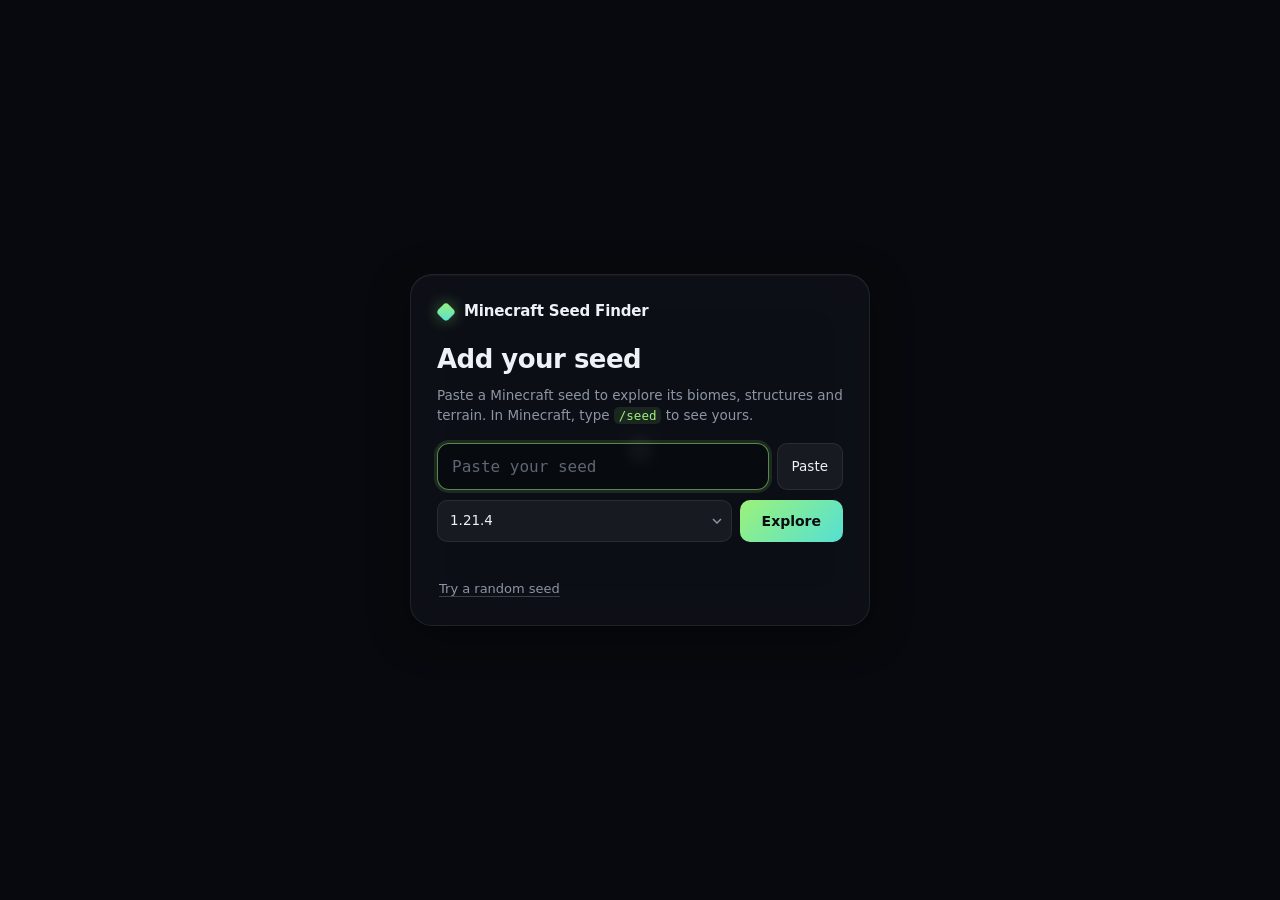
==== index.html @ c5c96798 "Add files via upload" ====
<!doctype html>
<html lang="en">
<head>
  <meta charset="utf-8">
  <meta name="viewport" content="width=device-width, initial-scale=1, viewport-fit=cover">
  <title>Minecraft Seed Finder</title>
  <meta name="description" content="Every Minecraft seed layer on one fast map, in 2D relief or 3D.">
  <meta name="theme-color" content="#0b0d12">
  <meta property="og:type" content="website">
  <meta property="og:title" content="Minecraft Seed Finder: Minecraft seed map, 3D terrain and seed finder">
  <meta property="og:description" content="Every structure and biome on one map, relief and 3D views, and a seed finder that runs in your browser.">
  <meta property="og:image" content="https://minecraftseedfinder.com/seed-map/og.jpg">
  <meta property="og:url" content="https://minecraftseedfinder.com/seed-map/">
  <meta name="twitter:card" content="summary_large_image">
  <link rel="canonical" href="https://minecraftseedfinder.com/seed-map/">
  <link rel="icon" href="data:image/svg+xml,%3Csvg xmlns='http://www.w3.org/2000/svg' viewBox='0 0 24 24'%3E%3Cdefs%3E%3ClinearGradient id='g' x1='0' y1='0' x2='1' y2='1'%3E%3Cstop offset='0' stop-color='%239cf27a'/%3E%3Cstop offset='1' stop-color='%2354e0d4'/%3E%3C/linearGradient%3E%3C/defs%3E%3Crect x='5' y='5' width='14' height='14' rx='3.5' transform='rotate(45 12 12)' fill='url(%23g)'/%3E%3C/svg%3E">
  <link rel="preload" href="fonts/inter-latin.woff2" as="font" type="font/woff2" crossorigin>
  <link rel="stylesheet" href="style.css">
  <script type="importmap">
    {
      "imports": {
        "three": "./vendor/three/three.module.min.js",
        "three/addons/controls/OrbitControls.js": "./vendor/three/OrbitControls.js"
      }
    }
  </script>
</head>
<body>
  <main id="map">
    <canvas id="canvas"></canvas>
    <div id="view3d" hidden></div>
    <div id="tooltip" hidden></div>
  </main>

  <!-- Top-left: identity + seed -->
  <section class="glass" id="seedbar">
    <div class="brand"><span class="logo"></span>Minecraft Seed Finder
    </div>
    <div class="seed">
      <input id="seed" autocomplete="off" spellcheck="false" placeholder="Seed" title="Seed: a number or text. Click to see saved seeds." aria-label="Seed">
      <div class="glass menu" id="saved-menu" hidden>
        <div class="saved-head">Saved seeds</div>
        <ol id="saved-list"></ol>
      </div>
      <select id="version" aria-label="Version">
        <option value="40">26.3 (Latest)</option>
        <option value="39">26.2</option>
        <option value="36">26.1</option>
        <option value="35">1.21.6 – 1.21.11</option>
        <option value="29">1.21.5</option>
        <option value="28">1.21.4</option>
        <option value="27">1.21.2–3</option>
        <option value="26">1.21–1.21.1</option>
        <option value="25">1.20</option>
        <option value="24">1.19.3–4</option>
        <option value="23">1.19–1.19.2</option>
        <option value="22">1.18</option>
        <option value="21">1.17</option>
        <option value="20">1.16</option>
        <option value="bedrock">Bedrock (biomes)</option>
      </select>
      <button id="save-seed" class="ghost" title="Save this seed" aria-label="Save this seed" aria-pressed="false"></button>
      <button id="random" class="ghost" title="Random seed" aria-label="Random seed">
        <svg viewBox="0 0 24 24" width="18" height="18" fill="none" stroke="currentColor" stroke-width="1.8" stroke-linecap="round" stroke-linejoin="round"><path d="M16 3h5v5"/><path d="M4 20 21 3"/><path d="M21 16v5h-5"/><path d="m15 15 6 6"/><path d="M4 4l5 5"/></svg>
      </button>
    </div>
    <div class="chips">
      <div class="seg" id="dims" role="radiogroup" aria-label="Dimension">
        <button role="radio" data-dim="0" class="on">Overworld</button>
        <button role="radio" data-dim="-1">Nether</button>
        <button role="radio" data-dim="1">End</button>
      </div>
    </div>
  </section>

  <!-- Left: layers -->
  <section class="glass" id="layers-card">
    <button class="card-head" id="layers-toggle" aria-controls="layers" aria-expanded="true">
      <span>Layers</span>
      <svg class="chev" viewBox="0 0 24 24" width="16" height="16" fill="none" stroke="currentColor" stroke-width="2"><path d="m6 9 6 6 6-6"/></svg>
    </button>
    <div class="card-body">
      <div id="view-opts"></div>
      <div id="layers"></div>
      <div class="group legend-head">Biomes in view <small>click to find nearest</small></div>
      <ol id="legend"></ol>
    </div>
  </section>

  <!-- Top-right: view mode + share -->
  <section class="glass" id="modebar">
    <div class="seg" id="modes" role="radiogroup" aria-label="View">
      <button role="radio" data-mode="map">Map</button>
      <button role="radio" data-mode="relief" class="on">Relief</button>
      <button role="radio" data-mode="3d">3D</button>
    </div>
    <button id="cmd-open" class="ghost with-icon" title="Command palette (⌘K)" aria-label="Command palette"><kbd>⌘K</kbd></button>
    <button id="open-finder" class="ghost with-icon" aria-expanded="false" aria-controls="finder">Find seeds</button>
    <div class="menu-wrap">
      <button id="share" class="primary" aria-haspopup="menu" aria-expanded="false" aria-controls="share-menu">Share</button>
      <div class="glass menu" id="share-menu" role="menu" hidden>
        <button role="menuitem" data-a="link">Copy link</button>
        <button role="menuitem" data-a="embed">Copy embed code</button>
        <button role="menuitem" data-a="png">Save PNG of this view</button>
        <button role="menuitem" data-a="poster">Save 4K poster</button>
        <button role="menuitem" data-a="compare">Compare with another seed</button>
      </div>
    </div>
  </section>

  <!-- Right: nearby -->
  <section class="glass" id="nearby-card">
    <div class="card-head static"><span>Nearby</span></div>
    <form id="goto">
      <input id="goto-x" inputmode="numeric" placeholder="X" aria-label="X">
      <input id="goto-z" inputmode="numeric" placeholder="Z" aria-label="Z">
      <button type="submit" class="ghost">Go</button>
      <button type="button" id="add-pin" class="ghost" title="Pin these coordinates" aria-label="Pin these coordinates"></button>
    </form>
    <div class="locate">
      <select id="locate-biome" aria-label="Biome to find"><option value="">Find nearest biome…</option></select>
    </div>
    <div class="wp-head" id="wp-head" hidden>
      <span>Pins</span>
      <button class="text-btn" id="wp-export" title="Download all pins as a Minecraft Seed Finder file">JSON</button>
      <button class="text-btn" id="wp-xaero" title="Download this dimension's pins for Xaero's Minimap">Xaero</button>
      <button class="icon-btn" id="wp-import" title="Import a Minecraft Seed Finder or Xaero file" aria-label="Import pins"></button>
      <input type="file" id="wp-file" accept=".json,.txt" hidden>
    </div>
    <ol id="waypoints" aria-label="Waypoints"></ol>
    <ol id="nearby"></ol>
  </section>

  <!-- Right: seed finder (replaces Nearby while open) -->
  <section class="glass" id="finder" hidden>
    <div class="card-head static">
      <span>Seed finder</span>
      <button id="close-finder" class="icon-btn" aria-label="Close finder"></button>
    </div>
    <div class="finder-body">
      <label class="lede">Distances from
        <select id="find-from" aria-label="Measure distances from">
          <option value="origin">0, 0</option>
          <option value="spawn">world spawn</option>
        </select>
      </label>
      <div id="conds"></div>
      <button id="add-cond" class="ghost add-cond"></button>
      <label class="start">
        <span>Start from</span>
        <input id="find-start" autocomplete="off" spellcheck="false" placeholder="Random">
      </label>
      <button id="find-run" class="primary run">Search</button>
      <div id="find-stats" aria-live="polite"></div>
      <ol id="find-results"></ol>
    </div>
  </section>

  <!-- Bottom -->
  <div class="glass pill" id="status">
    <span id="coords">0, 0</span>
    <span class="dot"></span>
    <span id="biome">—</span>
    <span id="busy" hidden><i class="spinner"></i></span>
  </div>
  <div class="glass" id="zoom">
    <button id="zoom-in" class="ghost" aria-label="Zoom in">+</button>
    <button id="zoom-out" class="ghost" aria-label="Zoom out">−</button>
    <span class="sep"></span>
    <button id="tool-ruler" class="ghost"></button>
    <button id="tool-portal" class="ghost"></button>
  </div>
  <div class="glass pill" id="toast" role="status" hidden></div>
  <div class="glass pill" id="hintbar" hidden>
    <span><b>Tip:</b> click the map to inspect biomes &amp; structures · drag to pan · scroll to zoom</span>
    <button id="hintbar-x" aria-label="Dismiss tip">×</button>
  </div>
  <a class="glass pill" id="open-full" target="_blank" rel="noopener">Open in Minecraft Seed Finder </a>
  <div class="glass" id="details" hidden></div>
  <div class="glass" id="toolbar3d" hidden>
    <div class="seg" id="sizes" role="radiogroup" aria-label="3D area">
      <button role="radio" data-s="4">800</button>
      <button role="radio" data-s="8">1.6k</button>
      <button role="radio" data-s="16">3.2k</button>
    </div>
    <button id="coords-toggle" class="ghost with-icon on" aria-pressed="true">Coordinates</button>
  </div>
  <div class="glass pill" id="readout" hidden></div>
  <div class="glass pill" id="hint3d" hidden></div>

  <!-- Start screen: shown when the site is opened without a link -->
  <div id="welcome" hidden>
    <form class="welcome-card glass" id="welcome-form" autocomplete="off">
      <div class="brand"><span class="logo"></span>Minecraft Seed Finder</div>
      <h1>Add your seed</h1>
      <p class="sub">Paste a Minecraft seed to explore its biomes, structures and terrain. In Minecraft, type <code>/seed</code> to see yours.</p>
      <div class="welcome-row">
        <input id="welcome-seed" autofocus placeholder="Paste your seed" aria-label="Seed" spellcheck="false" inputmode="text">
        <button type="button" id="welcome-paste" class="ghost">Paste</button>
      </div>
      <div class="welcome-row">
        <select id="welcome-version" aria-label="Version"></select>
        <button type="submit" class="primary" id="welcome-go">Explore</button>
      </div>
      <p class="hint" id="welcome-hint" role="status"></p>
      <div class="welcome-alt">
        <button type="button" class="link" id="welcome-last" hidden></button>
        <button type="button" class="link" id="welcome-random">Try a random seed</button>
      </div>
      <div id="welcome-saved" hidden>
        <div class="saved-head">Your saved seeds</div>
        <div class="chips-list" id="welcome-saved-list"></div>
      </div>
    </form>
  </div>

  <script type="module" src="app.js"></script>
</body>
</html>
---- style.css ----
/* Self-hosted fonts (SIL Open Font License, see fonts/). Latin subsets. */
@font-face {
  font-family: Inter;
  font-style: normal;
  font-weight: 400 700;
  font-display: swap;
  src: url(fonts/inter-latin.woff2) format('woff2');
}
@font-face {
  font-family: "JetBrains Mono";
  font-style: normal;
  font-weight: 500;
  font-display: swap;
  src: url(fonts/jetbrains-mono-500-latin.woff2) format('woff2');
}

:root {
  --bg: #0b0d12;
  --glass: rgba(18, 21, 28, 0.66);
  --glass-strong: rgba(18, 21, 28, 0.86);
  --stroke: rgba(255, 255, 255, 0.08);
  --stroke-2: rgba(255, 255, 255, 0.14);
  --text: #eef1f6;
  --muted: #8d95a3;
  --accent: #9cf27a;
  --accent-2: #54e0d4;
  --grad: linear-gradient(135deg, var(--accent), var(--accent-2));
  --radius: 16px;
  --shadow: 0 10px 40px rgba(0, 0, 0, 0.45), 0 1px 0 rgba(255, 255, 255, 0.04) inset;
  color-scheme: dark;
}

* { box-sizing: border-box; }
[hidden] { display: none !important; }
html, body { margin: 0; height: 100%; }
body {
  background: var(--bg);
  color: var(--text);
  font: 13.5px/1.45 Inter, system-ui, -apple-system, sans-serif;
  font-feature-settings: "cv11", "ss01";
  -webkit-font-smoothing: antialiased;
  overflow: hidden;
}
button, input, select { font: inherit; color: inherit; }

/* ---------- map ---------- */
#map { position: fixed; inset: 0; }
#canvas { position: absolute; inset: 0; width: 100%; height: 100%; touch-action: none; cursor: grab; }
#canvas.dragging { cursor: grabbing; }
#view3d {
  position: absolute; inset: 0;
  background: radial-gradient(120% 90% at 50% 0%, #22304a 0%, #121826 45%, #0b0d12 100%);
  animation: fade .5s ease;
}
#view3d canvas { width: 100%; height: 100%; display: block; touch-action: none; }
@keyframes fade { from { opacity: 0; } }

/* ---------- glass ---------- */
.glass {
  position: fixed;
  z-index: 5;
  background: var(--glass);
  backdrop-filter: blur(22px) saturate(160%);
  -webkit-backdrop-filter: blur(22px) saturate(160%);
  border: 1px solid var(--stroke);
  border-radius: var(--radius);
  box-shadow: var(--shadow);
}
.pill { border-radius: 999px; }

#seedbar { top: 16px; left: 16px; width: 344px; padding: 14px; }
.brand { display: flex; align-items: center; gap: 9px; font-weight: 700; font-size: 15px; letter-spacing: -.01em; margin: 0 2px 12px; }
.logo {
  width: 18px; height: 18px; border-radius: 5px; background: var(--grad);
  box-shadow: 0 0 18px rgba(156, 242, 122, .45);
  transform: rotate(45deg) scale(.8);
}
.seed { display: flex; gap: 6px; }
input {
  flex: 1; min-width: 0;
  background: rgba(0, 0, 0, .28);
  border: 1px solid var(--stroke);
  border-radius: 10px;
  padding: 9px 12px;
  outline: none;
  transition: border-color .15s, box-shadow .15s;
}
#seed { font-family: "JetBrains Mono", ui-monospace, monospace; font-size: 13px; }
input::placeholder { color: #5f6673; }
input:focus { border-color: rgba(156, 242, 122, .55); box-shadow: 0 0 0 3px rgba(156, 242, 122, .12); }

button { cursor: pointer; border: 0; background: none; }
.ghost {
  display: grid; place-items: center;
  min-width: 38px; padding: 8px 10px;
  border-radius: 10px;
  background: rgba(255, 255, 255, .05);
  border: 1px solid var(--stroke);
  transition: background .15s, transform .1s;
}
.ghost:hover { background: rgba(255, 255, 255, .1); }
.ghost:active { transform: scale(.96); }
.primary {
  padding: 8px 14px; border-radius: 10px;
  background: var(--grad); color: #0b0d12; font-weight: 600;
  transition: filter .15s, transform .1s;
}
.primary:hover { filter: brightness(1.08); }
.primary:active { transform: scale(.97); }

.chips { display: flex; gap: 6px; margin-top: 8px; }
.seed select { flex: none; width: 92px; }
select {
  appearance: none;
  background: rgba(255, 255, 255, .05) url("data:image/svg+xml,%3Csvg xmlns='http://www.w3.org/2000/svg' width='10' height='6'%3E%3Cpath d='M1 1l4 4 4-4' stroke='%238d95a3' fill='none' stroke-width='1.5'/%3E%3C/svg%3E") no-repeat right 9px center;
  border: 1px solid var(--stroke);
  border-radius: 10px;
  padding: 6px 26px 6px 10px;
  font-size: 12.5px;
  outline: none;
}
select option { background: #151922; }

.seg {
  display: flex; flex: 1;
  background: rgba(0, 0, 0, .28);
  border: 1px solid var(--stroke);
  border-radius: 10px;
  padding: 2px;
  gap: 2px;
}
.seg button {
  flex: 1;
  padding: 5px 7px;
  border-radius: 8px;
  font-size: 12.5px; font-weight: 500;
  color: var(--muted);
  transition: background .2s, color .2s;
  white-space: nowrap;
  display: inline-flex; align-items: center; justify-content: center; gap: 5px;
}
.seg button:hover { color: var(--text); }
.seg button.on { background: rgba(255, 255, 255, .11); color: var(--text); box-shadow: 0 1px 0 rgba(255,255,255,.06) inset; }
.seg button:disabled { opacity: .35; cursor: not-allowed; }

/* ---------- cards ---------- */
#layers-card {
  top: 196px; left: 16px; width: 344px;
  max-height: calc(100vh - 196px - 76px);
  display: flex; flex-direction: column;
  overflow: hidden;
}
.card-head {
  display: flex; align-items: center; justify-content: space-between;
  width: 100%;
  padding: 12px 16px;
  font-size: 11px; font-weight: 600; text-transform: uppercase; letter-spacing: .09em;
  color: var(--muted);
}
.card-head .chev { transition: transform .25s; }
#layers-card.collapsed .chev { transform: rotate(-90deg); }
#layers-card.collapsed .card-body { display: none; }
.card-body { overflow-y: auto; padding: 0 8px 10px; scrollbar-width: thin; }

#layers .group { font-size: 11px; color: #626a78; margin: 8px 8px 4px; font-weight: 500; }
.layer {
  position: relative;
  display: flex; align-items: center; gap: 10px;
  padding: 6px 8px; border-radius: 10px;
  cursor: pointer; user-select: none;
  transition: background .15s, opacity .15s;
}
.layer:hover { background: rgba(255, 255, 255, .05); }
.layer input { position: absolute; opacity: 0; pointer-events: none; }
.layer:has(input:focus-visible) { outline: 2px solid var(--accent); outline-offset: -2px; }
button:focus-visible, select:focus-visible, #nearby li:focus-visible { outline: 2px solid var(--accent); outline-offset: 1px; }
.layer .name { flex: 1; }
.layer small { color: #626a78; }
.layer:not(.on) { opacity: .45; }
.toggle {
  width: 28px; height: 16px; border-radius: 99px; flex: none;
  background: rgba(255, 255, 255, .12);
  position: relative; transition: background .2s;
}
.toggle::after {
  content: ""; position: absolute; top: 2px; left: 2px;
  width: 12px; height: 12px; border-radius: 50%;
  background: #fff; transition: transform .2s cubic-bezier(.3, 1.4, .5, 1);
}
.layer.on .toggle { background: var(--accent); }
.layer.on .toggle::after { transform: translateX(12px); background: #0b0d12; }
.swatch {
  width: 22px; height: 22px; border-radius: 7px; flex: none; color: #0b0d12;
  display: grid; place-items: center;
  font-size: 10.5px; font-weight: 700; color: #0d0f12;
  box-shadow: 0 0 0 1px rgba(0, 0, 0, .35) inset;
}

#modebar { top: 16px; right: 16px; display: flex; gap: 6px; padding: 6px; }
#modebar .seg { flex: none; }
#modebar .seg button { padding: 6px 14px; }

#nearby-card {
  top: 76px; right: 16px; width: 280px;
  max-height: calc(100vh - 76px - 200px); /* clear of the zoom and tool buttons */
  display: flex; flex-direction: column;
  overflow: hidden;
}
#goto { display: flex; gap: 6px; padding: 0 12px 10px; }
#goto input { padding: 7px 10px; font-size: 12.5px; }
#nearby { list-style: none; margin: 0; padding: 0 6px 8px; overflow-y: auto; scrollbar-width: thin; }
#nearby li {
  display: flex; align-items: center; gap: 10px;
  padding: 7px 8px; border-radius: 10px; cursor: pointer;
  transition: background .15s;
}
#nearby li:hover { background: rgba(255, 255, 255, .06); }
#nearby .t { flex: 1; min-width: 0; }
#nearby .t small { display: block; color: var(--muted); font: 500 11px "JetBrains Mono", monospace; }
#nearby .d { color: var(--muted); font: 500 11.5px "JetBrains Mono", monospace; }
#nearby .empty { color: var(--muted); cursor: default; }

#status {
  left: 50%; bottom: 18px; transform: translateX(-50%);
  display: flex; align-items: center; gap: 10px;
  padding: 8px 16px;
  font: 500 12.5px "JetBrains Mono", monospace;
  pointer-events: none;
}
#status .dot { width: 4px; height: 4px; border-radius: 50%; background: var(--stroke-2); }
#biome { color: var(--accent); font-family: Inter, sans-serif; font-weight: 600; }
.spinner {
  display: block; width: 12px; height: 12px; border-radius: 50%;
  border: 2px solid rgba(255, 255, 255, .15); border-top-color: var(--accent);
  animation: spin .7s linear infinite;
}
@keyframes spin { to { transform: rotate(360deg); } }

#zoom { right: 16px; bottom: 18px; display: flex; flex-direction: column; gap: 4px; padding: 4px; }
#zoom .ghost { border: 0; background: none; font-size: 18px; min-width: 34px; padding: 4px; }
#zoom .ghost:hover { background: rgba(255, 255, 255, .08); }

#hint3d { left: 50%; bottom: 18px; white-space: nowrap; transform: translateX(-50%); padding: 8px 16px; color: var(--muted); font-size: 12.5px; }

#tooltip {
  position: absolute; z-index: 10; pointer-events: none;
  background: var(--glass-strong);
  backdrop-filter: blur(14px);
  border: 1px solid var(--stroke-2);
  padding: 7px 11px; border-radius: 10px;
  font-weight: 600; font-size: 13px;
  transform: translate(14px, 14px); white-space: nowrap;
  box-shadow: var(--shadow);
}
#tooltip small { display: block; color: var(--muted); font: 500 11.5px "JetBrains Mono", monospace; }
#tooltip code { font-family: "JetBrains Mono", monospace; color: var(--accent); }

body.mode-3d #layers-card, body.mode-3d #nearby-card, body.mode-3d #zoom, body.mode-3d #status { opacity: 0; pointer-events: none; }
#layers-card, #nearby-card, #zoom, #status { transition: opacity .3s; }

/* ---------- phones ---------- */
@media (max-width: 760px) {
  #seedbar { left: 10px; right: 10px; top: 10px; width: auto; padding: 10px; }
  .brand { display: none; }
  #modebar { top: auto; bottom: 10px; right: auto; left: 10px; }
  #nearby-card { display: none; }
  #layers-card {
    top: auto; bottom: 64px; left: 10px; right: 10px; width: auto;
    max-height: 45vh;
  }
  #status { bottom: auto; top: 128px; font-size: 11.5px; padding: 6px 12px; }
  #zoom { bottom: 10px; right: 10px; flex-direction: row; }
  #hint3d { display: none !important; }
}

/* ---------- icons in buttons ---------- */
.with-icon { display: inline-flex; align-items: center; gap: 7px; padding: 8px 12px; font-weight: 500; font-size: 12.5px; }
.icon-btn {
  display: grid; place-items: center; width: 28px; height: 28px; border-radius: 8px;
  color: var(--muted); transition: background .15s, color .15s;
}
.icon-btn:hover { background: rgba(255, 255, 255, .08); color: var(--text); }
.card-head.static { justify-content: space-between; }
#open-finder[aria-expanded="true"] { background: rgba(156, 242, 122, .14); border-color: rgba(156, 242, 122, .4); color: var(--accent); }

/* ---------- waypoints ---------- */
#add-pin { padding: 7px 9px; min-width: 0; }
#waypoints { list-style: none; margin: 0; padding: 0 6px; }
#waypoints:not(:empty) { padding-bottom: 6px; border-bottom: 1px solid var(--stroke); margin-bottom: 6px; }
#waypoints li { display: flex; align-items: center; gap: 8px; padding: 5px 8px; border-radius: 10px; }
#waypoints li:hover { background: rgba(255, 255, 255, .05); }
#waypoints input {
  flex: 1; min-width: 0; padding: 3px 6px; font-size: 13px;
  background: transparent; border-color: transparent;
}
#waypoints input:hover { border-color: var(--stroke); }
#waypoints small { color: var(--muted); font: 500 11px "JetBrains Mono", monospace; white-space: nowrap; cursor: pointer; }

/* ---------- finder ---------- */
#finder {
  top: 76px; right: 16px; width: 340px;
  max-height: calc(100vh - 76px - 24px);
  display: flex; flex-direction: column; overflow: hidden;
}
body.finding #nearby-card { display: none; }
.finder-body { padding: 0 14px 14px; overflow-y: auto; scrollbar-width: thin; }
.lede { margin: 0 2px 10px; color: var(--muted); font-size: 12.5px; }
.cond {
  display: grid; grid-template-columns: 1fr auto; gap: 6px;
  padding: 8px; margin-bottom: 6px;
  background: rgba(0, 0, 0, .22); border: 1px solid var(--stroke); border-radius: 12px;
}
.cond select { width: 100%; }
.cond .within { grid-column: 1 / -1; display: flex; align-items: center; gap: 8px; color: var(--muted); font-size: 12px; }
.cond .within input { flex: none; width: 76px; padding: 5px 8px; font: 500 12px "JetBrains Mono", monospace; }
.cond .within input[type=range] { flex: 1; width: auto; padding: 0; accent-color: var(--accent); }
.add-cond { width: 100%; display: flex; justify-content: center; gap: 6px; padding: 8px; font-size: 12.5px; color: var(--muted); border-style: dashed; }
.start { display: flex; align-items: center; gap: 8px; margin: 12px 0 10px; color: var(--muted); font-size: 12px; }
.start input { font: 500 12px "JetBrains Mono", monospace; padding: 7px 10px; }
.run { width: 100%; display: flex; justify-content: center; align-items: center; gap: 8px; padding: 10px; }
.run.stop { background: rgba(255, 255, 255, .1); color: var(--text); }
#find-stats { margin: 10px 2px 6px; color: var(--muted); font: 500 11.5px "JetBrains Mono", monospace; min-height: 1em; }
#find-stats b { color: var(--accent); font-weight: 600; }
#find-results { list-style: none; margin: 0; padding: 0; }
#find-results li {
  display: flex; align-items: center; gap: 10px;
  padding: 8px 10px; border-radius: 10px; cursor: pointer;
  font: 500 12.5px "JetBrains Mono", monospace;
  animation: pop .25s ease;
}
#find-results li:hover { background: rgba(255, 255, 255, .06); }
#find-results li .at { margin-left: auto; color: var(--muted); font-size: 11px; }
@keyframes pop { from { opacity: 0; transform: translateY(-3px); } }

/* ---------- 3D chrome ---------- */
#toolbar3d { left: 50%; top: 16px; transform: translateX(-50%); display: flex; gap: 6px; padding: 6px; }
#toolbar3d .seg { flex: none; }
#toolbar3d .seg button { padding: 6px 12px; font-family: "JetBrains Mono", monospace; font-size: 12px; }
#coords-toggle { padding: 6px 12px; }
#coords-toggle.on { color: var(--accent); border-color: rgba(156, 242, 122, .35); }
#readout {
  left: 50%; bottom: 62px; transform: translateX(-50%);
  padding: 8px 16px; font: 500 12.5px "JetBrains Mono", monospace; white-space: nowrap;
  display: flex; gap: 14px; pointer-events: none;
}
#readout b { color: var(--muted); font-weight: 500; margin-right: 4px; }
#readout .bio { color: var(--accent); font-family: Inter, sans-serif; font-weight: 600; }
body.mode-3d #finder { opacity: 0; pointer-events: none; }

@media (max-width: 760px) {
  #open-finder { font-size: 0; gap: 0; padding: 8px 10px; }
  #finder { top: auto; bottom: 64px; left: 10px; right: 10px; width: auto; max-height: 60vh; }
  #toolbar3d { top: 128px; }
  #readout { bottom: 64px; }
}

/* ---------- view options, legend ---------- */
#view-opts { padding: 2px 8px 6px; border-bottom: 1px solid var(--stroke); margin-bottom: 4px; }
#view-opts .opt { display: flex; align-items: center; justify-content: space-between; gap: 8px; padding: 4px 0; font-size: 12.5px; color: var(--muted); }
.seg.small { flex: none; }
.seg.small button { padding: 4px 9px; font-size: 12px; }
#view-opts .depth input { flex: 1; accent-color: var(--accent); }
#view-opts output { font: 500 12px "JetBrains Mono", monospace; color: var(--text); min-width: 48px; text-align: right; }
.legend-head { display: flex; justify-content: space-between; align-items: baseline; padding-top: 6px; border-top: 1px solid var(--stroke); }
.legend-head small { color: #4f5663; font-size: 10.5px; }
#legend { list-style: none; margin: 0 0 4px; padding: 0 4px; }
#legend li { display: flex; align-items: center; gap: 9px; padding: 3px 6px; border-radius: 8px; cursor: pointer; font-size: 12.5px; }
#legend li:hover { background: rgba(255, 255, 255, .05); }
#legend li span:nth-child(2) { flex: 1; }
#legend small { color: var(--muted); font: 500 11px "JetBrains Mono", monospace; }
.chip { width: 12px; height: 12px; border-radius: 3px; flex: none; box-shadow: 0 0 0 1px rgba(0, 0, 0, .35) inset; }
.note { margin: 6px 8px 10px; color: var(--muted); font-size: 12px; line-height: 1.5; }

/* ---------- locate, pins header ---------- */
.locate { padding: 0 12px 10px; }
.locate select { width: 100%; }
.wp-head { display: flex; align-items: center; gap: 4px; padding: 0 12px 4px 16px; font-size: 11px; font-weight: 600; letter-spacing: .09em; text-transform: uppercase; color: var(--muted); }
.wp-head span { flex: 1; }

/* ---------- finder extras ---------- */
.lede { display: flex; align-items: center; gap: 8px; }
.lede select { flex: none; padding: 4px 24px 4px 8px; }
.cond { display: block; }
.cond-top { display: grid; grid-template-columns: 104px 1fr auto; gap: 6px; }
.cond .within { margin-top: 6px; flex-wrap: wrap; }
.cond .within input.count { width: 48px; }
.cond .extra { display: flex; align-items: center; gap: 6px; margin-top: 6px; color: var(--muted); font-size: 12px; flex-wrap: wrap; }
.cond .extra input[type=number] { flex: none; width: 62px; padding: 4px 6px; font: 500 12px "JetBrains Mono", monospace; }
.cond .extra input[type=checkbox] { accent-color: var(--accent); }

/* ---------- tools, toast, details ---------- */
#zoom .sep { height: 1px; background: var(--stroke); margin: 2px 4px; }
#zoom .ghost.on { background: rgba(156, 242, 122, .16); color: var(--accent); }
#canvas.measuring { cursor: crosshair; }
#toast { left: 50%; bottom: 62px; transform: translateX(-50%); padding: 8px 16px; font-size: 12.5px; max-width: calc(100vw - 32px); text-align: center; }
#hintbar { left: 50%; bottom: 108px; transform: translateX(-50%); display: flex; align-items: center; gap: 12px; padding: 10px 10px 10px 18px; font-size: 13px; max-width: calc(100vw - 32px); border-color: rgba(156, 242, 122, .4); }
#hintbar b { color: var(--accent); }
#hintbar-x { flex: none; width: 26px; height: 26px; border-radius: 50%; border: 0; background: rgba(255, 255, 255, .08); color: var(--text); font-size: 15px; line-height: 1; cursor: pointer; }
#hintbar-x:hover { background: rgba(255, 255, 255, .18); }
#details { position: fixed; width: 236px; padding: 10px; z-index: 8; }
#details .d-head { display: flex; align-items: center; gap: 8px; }
#details .d-head b { flex: 1; font-size: 13.5px; }
#details .d-coords { margin: 4px 0 6px 30px; color: var(--muted); font: 500 12px "JetBrains Mono", monospace; }
#details .d-info { margin: 0 0 8px 30px; font-size: 12.5px; color: var(--text); }
#details .d-info:empty { display: none; }
#details .d-actions { display: flex; gap: 6px; flex-wrap: wrap; }
#details .d-actions .ghost { display: inline-flex; gap: 5px; align-items: center; font-size: 12px; padding: 6px 9px; }
@media (max-width: 760px) {
  #zoom .sep { width: 1px; height: auto; margin: 4px 2px; }
  #toast { bottom: 120px; }
  #hintbar { bottom: 168px; font-size: 12px; }
}

/* ---------- share menu, command button ---------- */
.menu-wrap { position: relative; }
.menu {
  position: absolute; right: 0; top: calc(100% + 8px); width: 236px;
  padding: 6px; display: flex; flex-direction: column; gap: 2px;
}
.menu button {
  display: flex; align-items: center; gap: 10px; padding: 9px 10px; border-radius: 9px;
  text-align: left; font-size: 13px;
}
.menu button:hover, .menu button:focus-visible { background: rgba(255, 255, 255, .07); }
kbd { font: 500 11px "JetBrains Mono", monospace; color: var(--muted); }
#cmd-open { padding: 8px 10px; }
.text-btn { font-size: 11px; font-weight: 600; letter-spacing: .02em; color: var(--muted); padding: 3px 7px; border-radius: 6px; text-transform: none; }
.text-btn:hover { background: rgba(255, 255, 255, .08); color: var(--text); }

/* ---------- command palette ---------- */
#cmdk { position: fixed; inset: 0; z-index: 30; background: rgba(5, 6, 9, .45); display: grid; place-items: start center; padding-top: 12vh; }
.cmdk-box { position: relative; width: min(560px, calc(100vw - 24px)); overflow: hidden; }
.cmdk-input { display: flex; align-items: center; gap: 10px; padding: 12px 14px; border-bottom: 1px solid var(--stroke); color: var(--muted); }
.cmdk-input input { border: 0; background: none; padding: 4px 0; font-size: 15px; box-shadow: none; }
.cmdk-input input:focus { box-shadow: none; }
#cmdk ol { list-style: none; margin: 0; padding: 6px; max-height: 50vh; overflow-y: auto; }
#cmdk li { display: flex; align-items: center; gap: 10px; padding: 9px 10px; border-radius: 9px; cursor: pointer; color: var(--muted); }
#cmdk li span { flex: 1; color: var(--text); }
#cmdk li.on { background: rgba(156, 242, 122, .12); }
#cmdk li small { font: 500 11px "JetBrains Mono", monospace; }
.cmdk-foot { display: flex; gap: 14px; padding: 8px 14px; border-top: 1px solid var(--stroke); color: var(--muted); font-size: 11.5px; }
.cmdk-foot kbd { margin-right: 4px; }

/* ---------- embed mode ---------- */
#open-full { display: none; }
body.embed #seedbar, body.embed #layers-card, body.embed #nearby-card, body.embed #finder,
body.embed #modebar, body.embed #tool-ruler, body.embed #tool-portal, body.embed #zoom .sep { display: none !important; }
body.embed #open-full {
  display: inline-flex; align-items: center; gap: 6px; left: 12px; top: 12px;
  padding: 7px 12px; font-size: 12.5px; font-weight: 600; color: var(--text); text-decoration: none;
}
body.embed #status { top: auto; bottom: 12px; }
@media (max-width: 760px) { #cmd-open { display: none; } }

/* ---------- credit ---------- */
.brand { flex-wrap: wrap; }
.credit {
  margin-left: auto; display: inline-flex; align-items: center; gap: 6px;
  color: var(--muted); font-size: 11.5px; font-weight: 500; text-decoration: none;
  padding: 3px 8px; border-radius: 999px; transition: color .15s, background .15s;
}
.credit:hover { color: var(--text); background: rgba(255, 255, 255, .07); }
header .credit { margin-left: 4px; }
@media (max-width: 760px) { .brand { display: flex !important; margin-bottom: 8px; } }
.credit.coffee { margin-left: 0; color: #f5c46a; }
.credit.coffee:hover { color: #ffd98f; background: rgba(245, 196, 106, .12); }
/* The main panel is narrow: keep the credit text, show coffee as an icon. */
#seedbar .credit.coffee span { display: none; }
#seedbar .credit.coffee { padding: 5px; margin-left: -2px; }

/* ---------- phones: bottom bar gets the full width; zoom/tools stack above it ---------- */
@media (max-width: 760px) {
  #modebar { left: 10px; right: 10px; bottom: 10px; justify-content: space-between; }
  #modebar .seg button { padding: 6px 9px; }
  #open-finder { padding: 8px 10px; }
  #zoom { right: 10px; bottom: 122px; flex-direction: column; }
  #zoom .sep { width: auto; height: 1px; margin: 2px 4px; }
  #status { top: auto; bottom: 122px; left: 10px; transform: none; }
  #layers-card { right: 62px; }
  #toast { bottom: 176px; }
  #readout { bottom: 176px; }
}

/* ---------- saved seeds ---------- */
#seedbar, #layers-card { width: 360px; }
#seedbar { position: fixed; }
#save-seed.on { color: #f5c46a; }
#saved-menu { left: 14px; right: 14px; top: auto; width: auto; margin-top: 6px; position: absolute; z-index: 9; max-height: 320px; overflow-y: auto; }
.saved-head { padding: 6px 10px 4px; font-size: 11px; font-weight: 600; letter-spacing: .09em; text-transform: uppercase; color: var(--muted); }
#saved-list { list-style: none; margin: 0; padding: 0; }
#saved-list li { display: flex; align-items: center; gap: 8px; padding: 4px 6px 4px 10px; border-radius: 9px; }
#saved-list li:hover { background: rgba(255, 255, 255, .06); }
#saved-list .open { flex: 1; min-width: 0; text-align: left; padding: 3px 0; }
#saved-list .open b { display: block; font-weight: 600; font-size: 13px; overflow: hidden; text-overflow: ellipsis; white-space: nowrap; }
#saved-list .open small { color: var(--muted); font: 500 11px "JetBrains Mono", monospace; }
#saved-list input { flex: 1; padding: 4px 8px; font-size: 13px; }
#saved-list .empty { color: var(--muted); font-size: 12.5px; padding: 6px 10px 10px; }
@media (max-width: 760px) { #seedbar, #layers-card { width: auto; } }

/* ---------- start screen ---------- */
#welcome {
  position: fixed; inset: 0; z-index: 40;
  display: grid; place-items: center; padding: 16px;
  background: rgba(6, 8, 12, .55);
  backdrop-filter: blur(6px); -webkit-backdrop-filter: blur(6px);
  animation: fade .3s ease;
}
.welcome-card { position: relative; width: min(460px, 100%); padding: 26px 26px 22px; border-radius: 22px; }
.welcome-card .brand { margin: 0 0 18px; }
.welcome-card h1 { margin: 0 0 6px; font-size: 26px; letter-spacing: -.02em; }
.welcome-card .sub { margin: 0 0 18px; color: var(--muted); font-size: 13.5px; line-height: 1.5; }
.welcome-card code { font: 500 12.5px "JetBrains Mono", monospace; color: var(--accent); background: rgba(156, 242, 122, .1); padding: 1px 5px; border-radius: 5px; }
.welcome-row { display: flex; gap: 8px; margin-bottom: 10px; }
#welcome-seed { font: 500 16px "JetBrains Mono", monospace; padding: 13px 14px; border-radius: 12px; }
#welcome-version { flex: 1; padding: 10px 28px 10px 12px; font-size: 13.5px; }
#welcome-go { flex: none; padding: 10px 22px; font-size: 14px; }
#welcome-paste { flex: none; padding: 0 14px; }
.welcome-card .hint { min-height: 18px; margin: 2px 2px 6px; font-size: 12.5px; color: #ff9a8a; }
.welcome-alt { display: flex; justify-content: space-between; gap: 10px; flex-wrap: wrap; }
.link { color: var(--muted); font-size: 13px; padding: 4px 2px; text-decoration: underline; text-decoration-color: rgba(255,255,255,.2); text-underline-offset: 3px; }
.link:hover { color: var(--text); }
#welcome-last { color: var(--accent); text-decoration-color: rgba(156, 242, 122, .35); }
#welcome-saved { margin-top: 16px; padding-top: 12px; border-top: 1px solid var(--stroke); }
#welcome-saved .saved-head { padding: 0 0 8px; }
.chips-list { display: flex; flex-wrap: wrap; gap: 6px; }
.chips-list button {
  max-width: 100%; overflow: hidden; text-overflow: ellipsis; white-space: nowrap;
  padding: 6px 11px; border-radius: 999px; font-size: 12.5px;
  background: rgba(255, 255, 255, .06); border: 1px solid var(--stroke);
}
.chips-list button:hover { background: rgba(255, 255, 255, .11); }
@keyframes shake { 25% { transform: translateX(-5px); } 75% { transform: translateX(5px); } }
.shake { animation: shake .25s ease 2; }
/* Hide the map's panels (direct children of body) behind the start screen. */
body.welcoming > .glass { visibility: hidden; }

/* ---------- seed row: room for a full 20-character seed ---------- */
#seedbar, #layers-card { width: 384px; }
.seed { position: relative; }
.seed select { width: 82px; }
.seed .ghost { min-width: 34px; padding: 8px 8px; }
#seed { padding: 9px 10px; font-size: 12.5px; }
#saved-menu { top: calc(100% + 6px); left: 0; right: 0; margin-top: 0; }
@media (max-width: 760px) { #seedbar, #layers-card { width: auto; } }
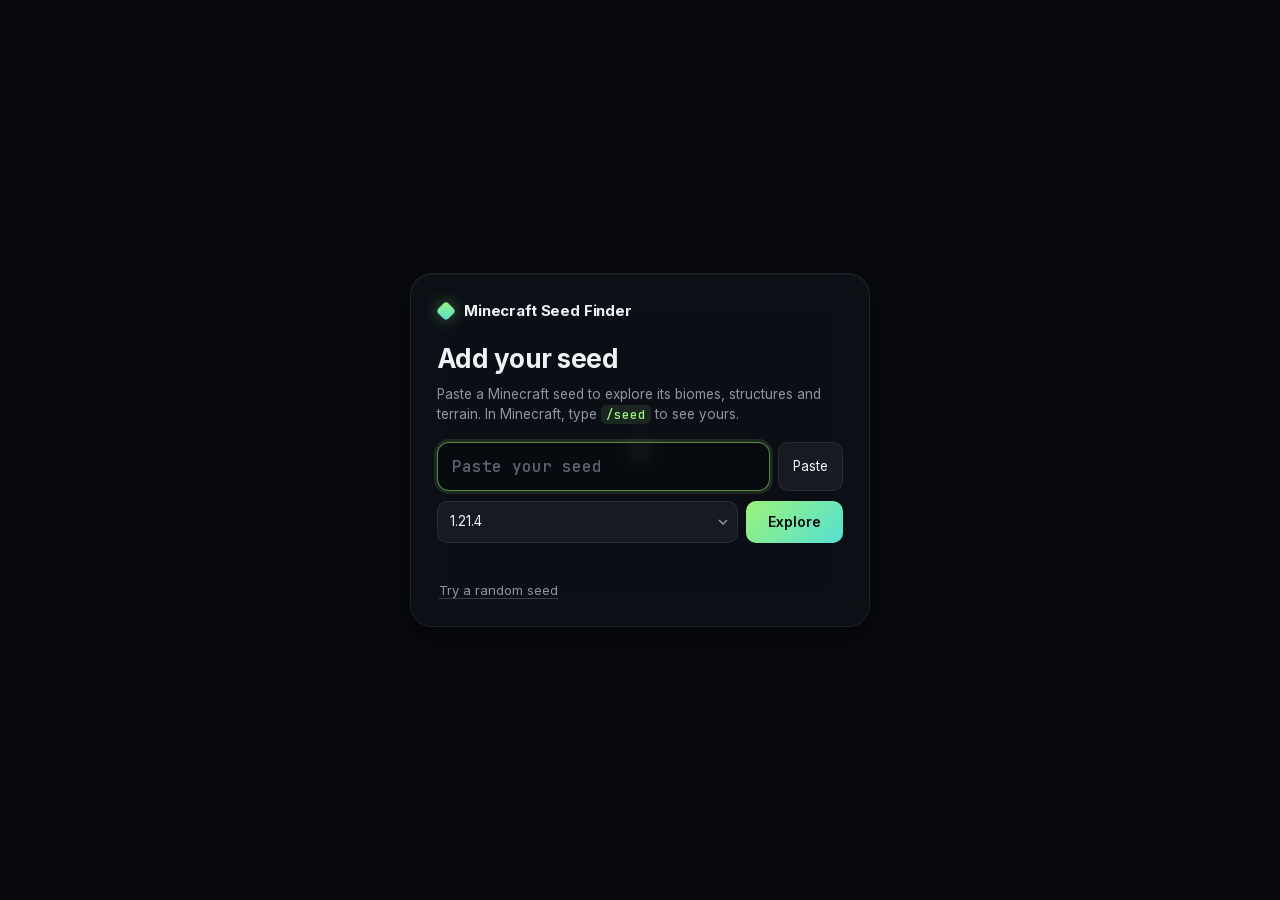
==== commit 696ddda4: "Add files via upload" ====
--- a/index.html
+++ b/index.html
@@ -14,13 +14,13 @@
   <meta name="twitter:card" content="summary_large_image">
   <link rel="canonical" href="https://minecraftseedfinder.com/seed-map/">
   <link rel="icon" href="data:image/svg+xml,%3Csvg xmlns='http://www.w3.org/2000/svg' viewBox='0 0 24 24'%3E%3Cdefs%3E%3ClinearGradient id='g' x1='0' y1='0' x2='1' y2='1'%3E%3Cstop offset='0' stop-color='%239cf27a'/%3E%3Cstop offset='1' stop-color='%2354e0d4'/%3E%3C/linearGradient%3E%3C/defs%3E%3Crect x='5' y='5' width='14' height='14' rx='3.5' transform='rotate(45 12 12)' fill='url(%23g)'/%3E%3C/svg%3E">
-  <link rel="preload" href="fonts/inter-latin.woff2" as="font" type="font/woff2" crossorigin>
+  <link rel="preload" href="inter-latin.woff2" as="font" type="font/woff2" crossorigin>
   <link rel="stylesheet" href="style.css">
   <script type="importmap">
     {
       "imports": {
-        "three": "./vendor/three/three.module.min.js",
-        "three/addons/controls/OrbitControls.js": "./vendor/three/OrbitControls.js"
+        "three": "./three.module.min.js",
+        "three/addons/controls/OrbitControls.js": "./OrbitControls.js"
       }
     }
   </script>
--- a/style.css
+++ b/style.css
@@ -4,14 +4,14 @@
   font-style: normal;
   font-weight: 400 700;
   font-display: swap;
-  src: url(fonts/inter-latin.woff2) format('woff2');
+  src: url(inter-latin.woff2) format('woff2');
 }
 @font-face {
   font-family: "JetBrains Mono";
   font-style: normal;
   font-weight: 500;
   font-display: swap;
-  src: url(fonts/jetbrains-mono-500-latin.woff2) format('woff2');
+  src: url(jetbrains-mono-500-latin.woff2) format('woff2');
 }
 
 :root {
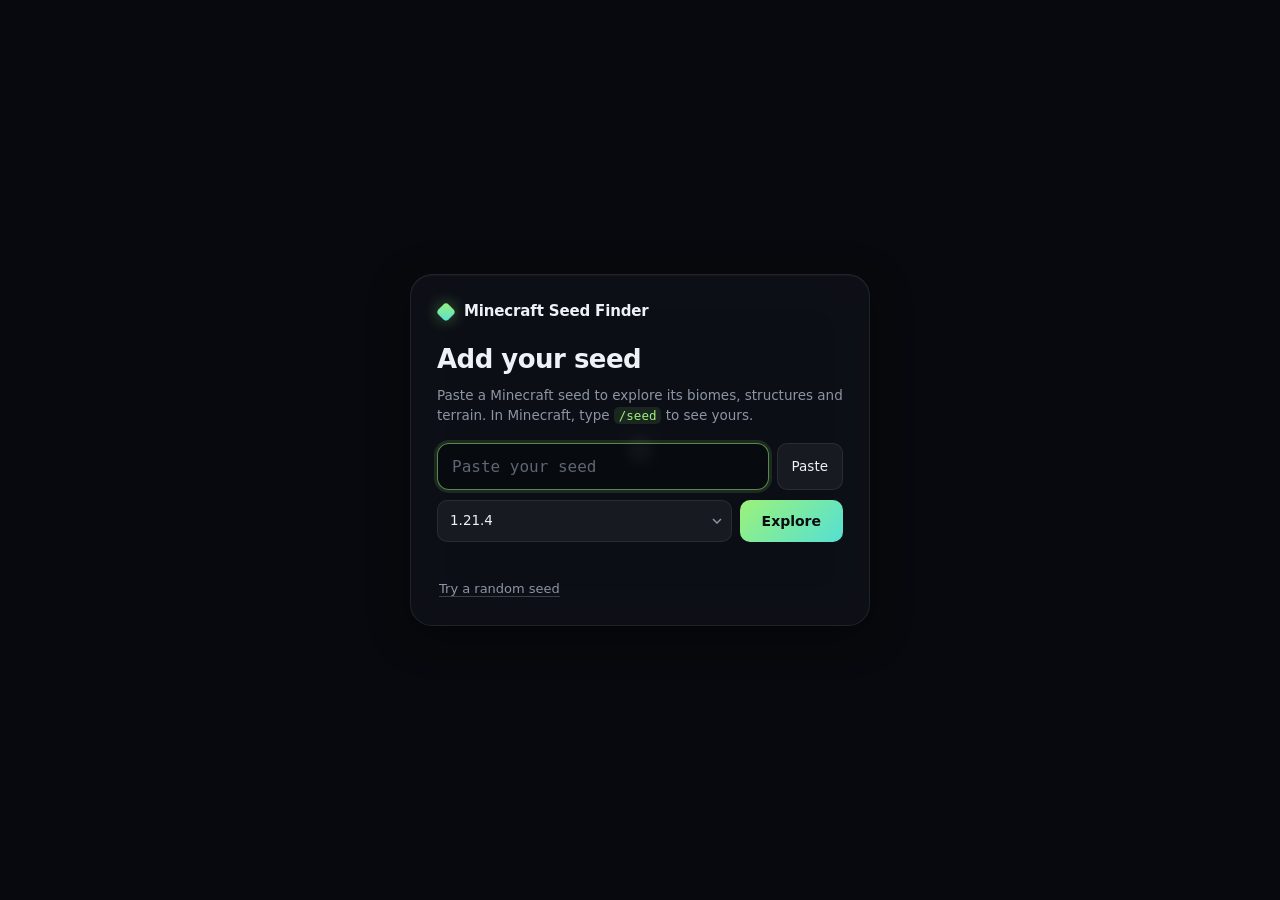
==== commit 86e1bfe8: "Add files via upload" ====
--- a/index.html
+++ b/index.html
@@ -14,13 +14,13 @@
   <meta name="twitter:card" content="summary_large_image">
   <link rel="canonical" href="https://minecraftseedfinder.com/seed-map/">
   <link rel="icon" href="data:image/svg+xml,%3Csvg xmlns='http://www.w3.org/2000/svg' viewBox='0 0 24 24'%3E%3Cdefs%3E%3ClinearGradient id='g' x1='0' y1='0' x2='1' y2='1'%3E%3Cstop offset='0' stop-color='%239cf27a'/%3E%3Cstop offset='1' stop-color='%2354e0d4'/%3E%3C/linearGradient%3E%3C/defs%3E%3Crect x='5' y='5' width='14' height='14' rx='3.5' transform='rotate(45 12 12)' fill='url(%23g)'/%3E%3C/svg%3E">
-  <link rel="preload" href="inter-latin.woff2" as="font" type="font/woff2" crossorigin>
+  <link rel="preload" href="fonts/inter-latin.woff2" as="font" type="font/woff2" crossorigin>
   <link rel="stylesheet" href="style.css">
   <script type="importmap">
     {
       "imports": {
-        "three": "./three.module.min.js",
-        "three/addons/controls/OrbitControls.js": "./OrbitControls.js"
+        "three": "./vendor/three/three.module.min.js",
+        "three/addons/controls/OrbitControls.js": "./vendor/three/OrbitControls.js"
       }
     }
   </script>
@@ -43,6 +43,7 @@
         <ol id="saved-list"></ol>
       </div>
       <select id="version" aria-label="Version">
+        <optgroup label="Java Edition">
         <option value="40">26.3 (Latest)</option>
         <option value="39">26.2</option>
         <option value="36">26.1</option>
@@ -57,7 +58,48 @@
         <option value="22">1.18</option>
         <option value="21">1.17</option>
         <option value="20">1.16</option>
-        <option value="bedrock">Bedrock (biomes)</option>
+        <option value="18">1.15</option>
+        <option value="17">1.14</option>
+        <option value="16">1.13</option>
+        <option value="15">1.12</option>
+        <option value="14">1.11</option>
+        <option value="13">1.10</option>
+        <option value="12">1.9</option>
+        <option value="11">1.8</option>
+        <option value="10">1.7</option>
+        </optgroup>
+        <optgroup label="Bedrock Edition">
+        <option value="b30">Bedrock 26.60 (Latest)</option>
+        <option value="b29">Bedrock 26.50</option>
+        <option value="b28">Bedrock 26.40</option>
+        <option value="b27">Bedrock 26.30</option>
+        <option value="b26">Bedrock 26.20</option>
+        <option value="b25">Bedrock 1.21.60</option>
+        <option value="b24">Bedrock 1.21.50</option>
+        <option value="b23">Bedrock 1.21</option>
+        <option value="b22">Bedrock 1.20</option>
+        <option value="b21">Bedrock 1.19</option>
+        <option value="b20">Bedrock 1.18</option>
+        <option value="b19">Bedrock 1.17.30</option>
+        <option value="b18">Bedrock 1.17</option>
+        <option value="b17">Bedrock 1.16</option>
+        <option value="b16">Bedrock 1.14</option>
+        <option value="b15">Bedrock 1.13</option>
+        <option value="b14">Bedrock 1.12</option>
+        <option value="b13">Bedrock 1.11</option>
+        <option value="b12">Bedrock 1.10</option>
+        <option value="b11">Bedrock 1.9</option>
+        <option value="b10">Bedrock 1.8</option>
+        <option value="b9">Bedrock 1.7</option>
+        <option value="b8">Bedrock 1.6</option>
+        <option value="b7">Bedrock 1.5</option>
+        <option value="b6">Bedrock 1.4</option>
+        <option value="b5">Bedrock 1.2</option>
+        <option value="b4">Bedrock 1.1</option>
+        <option value="b3">Bedrock 1.0</option>
+        <option value="b2">Bedrock Beta 1.8</option>
+        <option value="b1">Bedrock Beta 1.7</option>
+        </optgroup>
       </select>
       <button id="save-seed" class="ghost" title="Save this seed" aria-label="Save this seed" aria-pressed="false"></button>
       <button id="random" class="ghost" title="Random seed" aria-label="Random seed">
--- a/style.css
+++ b/style.css
@@ -4,14 +4,14 @@
   font-style: normal;
   font-weight: 400 700;
   font-display: swap;
-  src: url(inter-latin.woff2) format('woff2');
+  src: url(fonts/inter-latin.woff2) format('woff2');
 }
 @font-face {
   font-family: "JetBrains Mono";
   font-style: normal;
   font-weight: 500;
   font-display: swap;
-  src: url(jetbrains-mono-500-latin.woff2) format('woff2');
+  src: url(fonts/jetbrains-mono-500-latin.woff2) format('woff2');
 }
 
 :root {
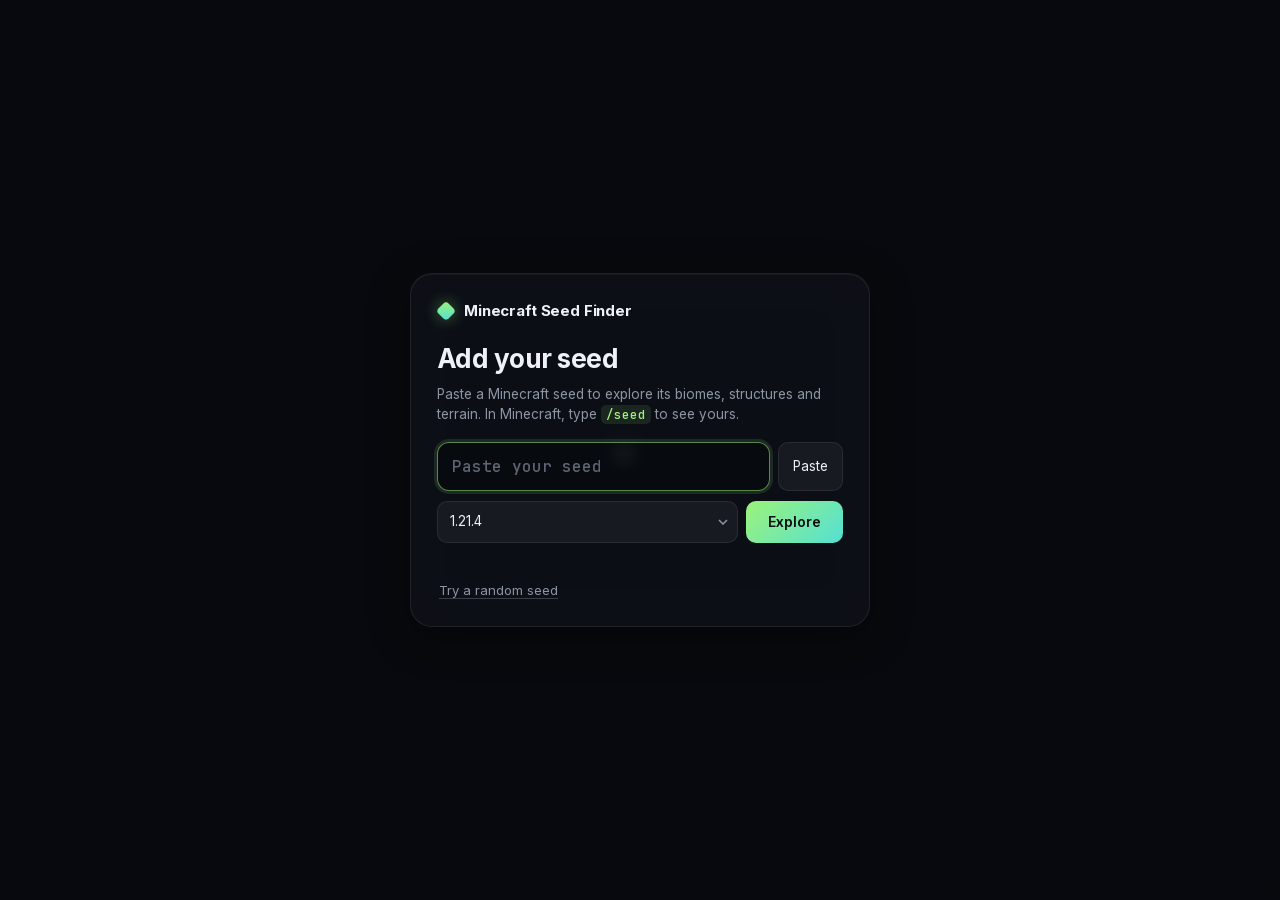
==== commit aebea93b: "Add files via upload" ====
--- a/index.html
+++ b/index.html
@@ -14,13 +14,13 @@
   <meta name="twitter:card" content="summary_large_image">
   <link rel="canonical" href="https://minecraftseedfinder.com/seed-map/">
   <link rel="icon" href="data:image/svg+xml,%3Csvg xmlns='http://www.w3.org/2000/svg' viewBox='0 0 24 24'%3E%3Cdefs%3E%3ClinearGradient id='g' x1='0' y1='0' x2='1' y2='1'%3E%3Cstop offset='0' stop-color='%239cf27a'/%3E%3Cstop offset='1' stop-color='%2354e0d4'/%3E%3C/linearGradient%3E%3C/defs%3E%3Crect x='5' y='5' width='14' height='14' rx='3.5' transform='rotate(45 12 12)' fill='url(%23g)'/%3E%3C/svg%3E">
-  <link rel="preload" href="fonts/inter-latin.woff2" as="font" type="font/woff2" crossorigin>
+  <link rel="preload" href="inter-latin.woff2" as="font" type="font/woff2" crossorigin>
   <link rel="stylesheet" href="style.css">
   <script type="importmap">
     {
       "imports": {
-        "three": "./vendor/three/three.module.min.js",
-        "three/addons/controls/OrbitControls.js": "./vendor/three/OrbitControls.js"
+        "three": "./three.module.min.js",
+        "three/addons/controls/OrbitControls.js": "./OrbitControls.js"
       }
     }
   </script>
@@ -43,7 +43,7 @@
         <ol id="saved-list"></ol>
       </div>
       <select id="version" aria-label="Version">
-        <optgroup label="Java Edition">
+        <option disabled>── Java Edition ──</option>
         <option value="40">26.3 (Latest)</option>
         <option value="39">26.2</option>
         <option value="36">26.1</option>
@@ -67,8 +67,7 @@
         <option value="12">1.9</option>
         <option value="11">1.8</option>
         <option value="10">1.7</option>
-        </optgroup>
-        <optgroup label="Bedrock Edition">
+        <option disabled>── Bedrock Edition ──</option>
         <option value="b30">Bedrock 26.60 (Latest)</option>
         <option value="b29">Bedrock 26.50</option>
         <option value="b28">Bedrock 26.40</option>
@@ -99,7 +98,7 @@
         <option value="b3">Bedrock 1.0</option>
         <option value="b2">Bedrock Beta 1.8</option>
         <option value="b1">Bedrock Beta 1.7</option>
-        </optgroup>
+        
       </select>
       <button id="save-seed" class="ghost" title="Save this seed" aria-label="Save this seed" aria-pressed="false"></button>
       <button id="random" class="ghost" title="Random seed" aria-label="Random seed">
--- a/style.css
+++ b/style.css
@@ -4,14 +4,14 @@
   font-style: normal;
   font-weight: 400 700;
   font-display: swap;
-  src: url(fonts/inter-latin.woff2) format('woff2');
+  src: url(inter-latin.woff2) format('woff2');
 }
 @font-face {
   font-family: "JetBrains Mono";
   font-style: normal;
   font-weight: 500;
   font-display: swap;
-  src: url(fonts/jetbrains-mono-500-latin.woff2) format('woff2');
+  src: url(jetbrains-mono-500-latin.woff2) format('woff2');
 }
 
 :root {
@@ -120,6 +120,7 @@
   outline: none;
 }
 select option { background: #151922; }
+select option:disabled { color: #8d95a3; font-weight: 600; }
 
 .seg {
   display: flex; flex: 1;
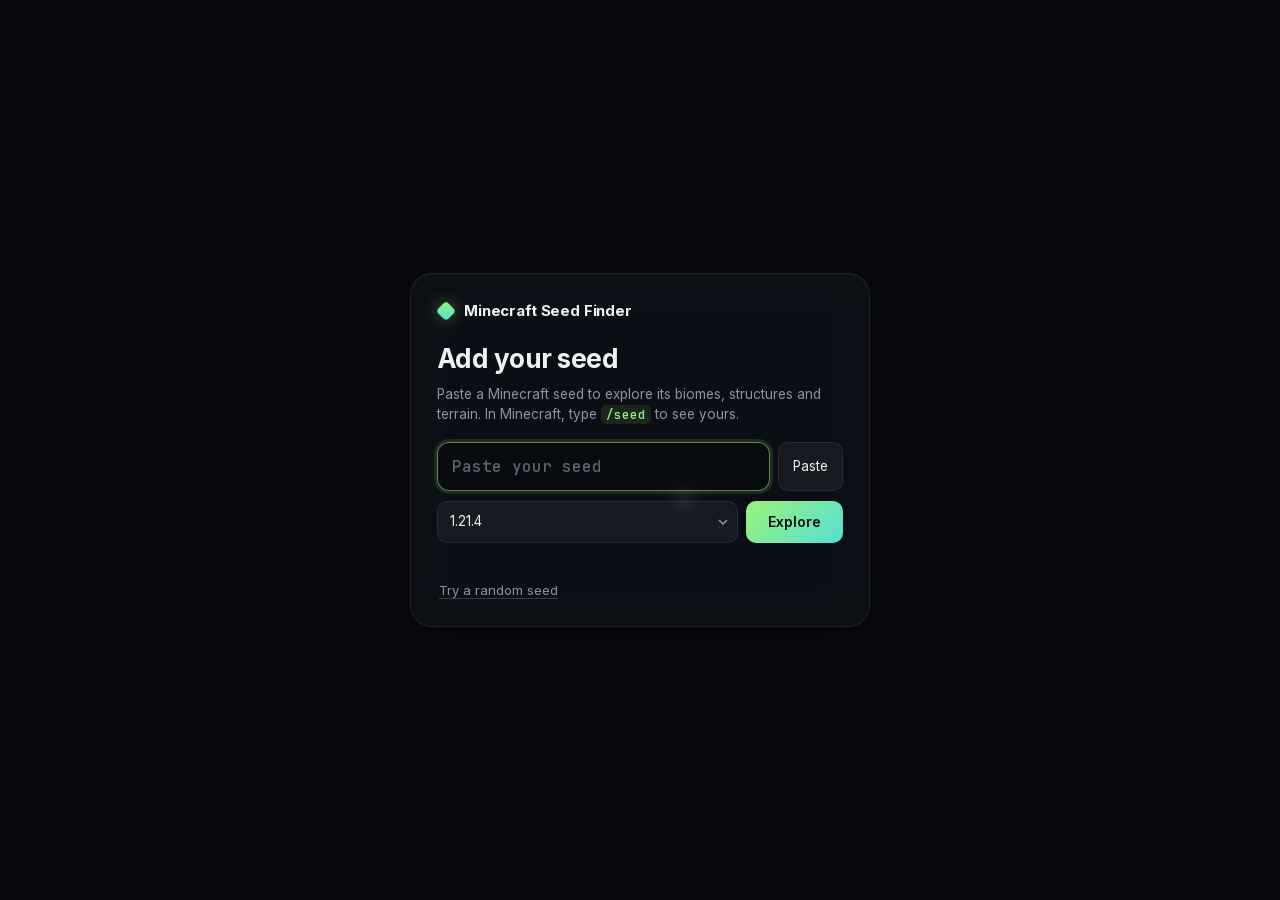
==== commit 8891c2b2: "Add files via upload" ====
--- a/index.html
+++ b/index.html
@@ -15,6 +15,17 @@
   <link rel="canonical" href="https://minecraftseedfinder.com/seed-map/">
   <link rel="icon" href="data:image/svg+xml,%3Csvg xmlns='http://www.w3.org/2000/svg' viewBox='0 0 24 24'%3E%3Cdefs%3E%3ClinearGradient id='g' x1='0' y1='0' x2='1' y2='1'%3E%3Cstop offset='0' stop-color='%239cf27a'/%3E%3Cstop offset='1' stop-color='%2354e0d4'/%3E%3C/linearGradient%3E%3C/defs%3E%3Crect x='5' y='5' width='14' height='14' rx='3.5' transform='rotate(45 12 12)' fill='url(%23g)'/%3E%3C/svg%3E">
   <link rel="preload" href="inter-latin.woff2" as="font" type="font/woff2" crossorigin>
+  <script>
+    // Preload the WASM engine ASAP so it downloads in parallel with JS parsing.
+    (function () {
+      var h = location.hash || '';
+      var bedrock = /(?:^|[&#])v=b/.test(h) || /(?:^|[&#])e=bedrock/.test(h);
+      var l = document.createElement('link');
+      l.rel = 'preload'; l.as = 'fetch'; l.crossOrigin = 'anonymous';
+      l.href = bedrock ? 'cubiomes-bedrock.wasm' : 'cubiomes.wasm';
+      document.head.appendChild(l);
+    })();
+  </script>
   <link rel="stylesheet" href="style.css">
   <script type="importmap">
     {
--- a/style.css
+++ b/style.css
@@ -198,6 +198,8 @@
 }
 
 #modebar { top: 16px; right: 16px; display: flex; gap: 6px; padding: 6px; }
+/* Share menu must paint above the nearby card below it */
+#modebar:has(#share-menu:not([hidden])) { z-index: 15; }
 #modebar .seg { flex: none; }
 #modebar .seg button { padding: 6px 14px; }
 
